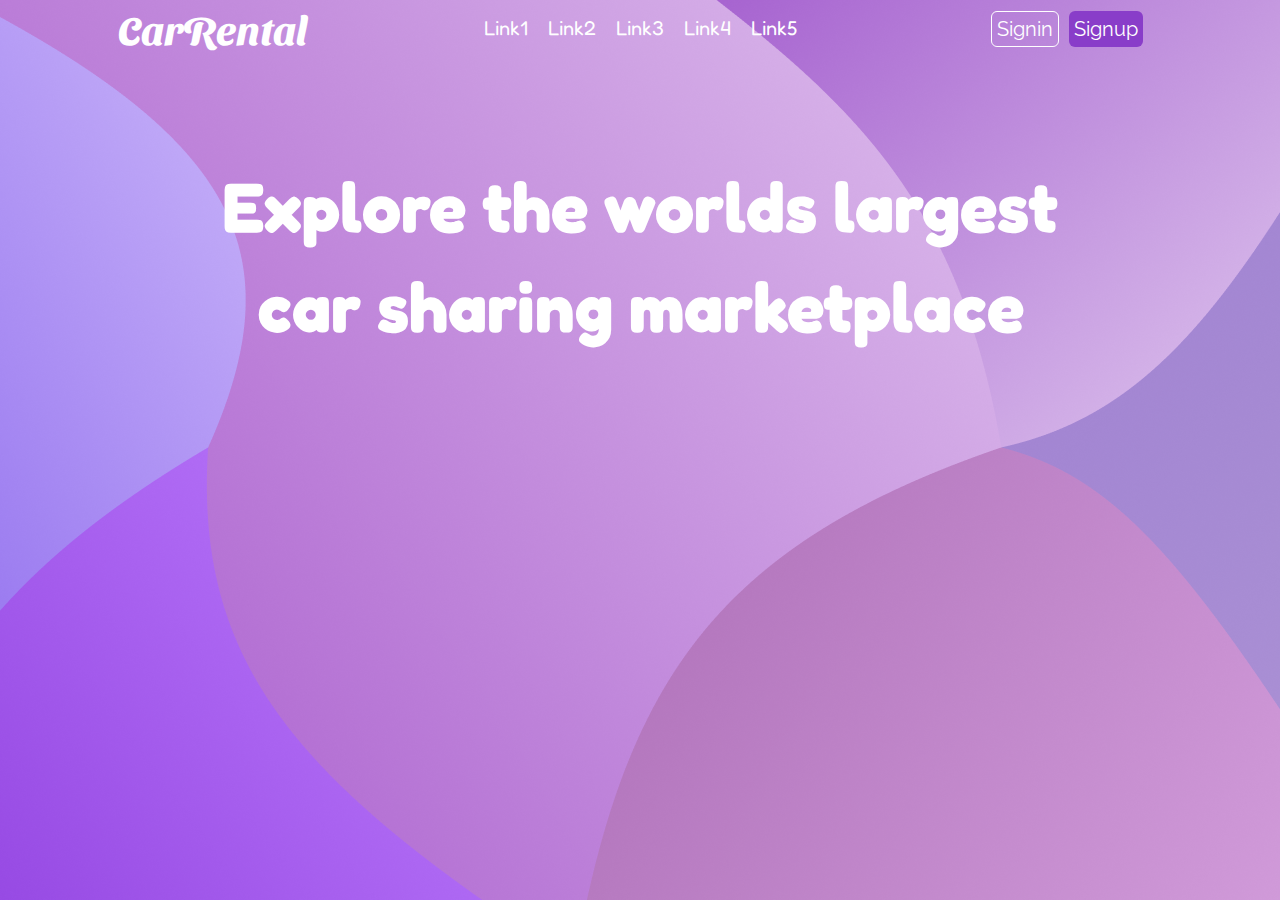
==== index.html @ f033e581 "first commit" ====
<!DOCTYPE html>
<html lang="en">
  <head>
    <meta charset="UTF-8" />
    <meta http-equiv="X-UA-Compatible" content="IE=edge" />
    <meta name="viewport" content="width=device-width, initial-scale=1.0" />
    <title>Car Rental</title>
    <link rel="stylesheet" href="style.css" />
  </head>
  <body>
    <div class="main">
      <div class="nav">
        <div class="logo"> <h2>CarRental</h2> </div>
        <div class="links">
          <ul>
            <li><a href=""> Link1  </a></li>
            <li><a href=""> Link2 </a></li>
            <li><a href=""> Link3 </a></li>
            <li><a href=""> Link4 </a></li>
            <li><a href=""> Link5 </a></li>
          </ul>
        </div>
        <div class="btns">
          <button id="signin"> Signin</button>
          <button id="signup"> Signup</button>
        </div>
      </div>

    <div class="heading">
           <h1>Explore the worlds largest car sharing marketplace</h1>  
    </div>

    </div>
    
  </body>
</html>
---- style.css ----
@import url('https://fonts.googleapis.com/css2?family=Sansita+Swashed:wght@300&display=swap');
@import url('https://fonts.googleapis.com/css2?family=Fredoka&display=swap');
@import url('https://fonts.googleapis.com/css2?family=Raleway:ital,wght@1,300&display=swap');

html {
    margin: 0;
    padding: 0;
}

body {
    margin: 0;
    padding: 0;
    font-family: 'Open Sans', sans-serif;
    font-size: 14px;
    line-height: 1.42857143;
    color: #333;

}

.main {
    margin: 0;
    padding: 0;
    width: 100%;
    height: 100vh;
    background: url(./bg.png) no-repeat center center fixed;
}

.nav {
    display: flex;
    flex-direction: row;
    justify-content: space-evenly;
    align-items: center;
    flex: 3;
}

.logo {
    flex: 1;
    height: 100%;
    width: auto;
    display: flex;
    justify-content: center;
}

.btns {
    flex: 1;
    height: 100%;
    width: auto;
    display: flex;
    justify-content: center;
}

.links {
    flex: 1;
}

.links ul {
    list-style: none;
    color: white;
    text-decoration: none;
    justify-content: center;
    list-style-type: none;
    align-items: center;
    flex-direction: row;
    display: flex;
    width: auto;
    margin: 0;
    padding: 0;

}

.links ul li {  
    text-decoration: none;
    margin: 0px 10px 0px 10px;
}
.links ul li a {
    text-decoration: none;
    color: white;
    font-size: 20px;
    font-family: 'Fredoka', sans-serif;
}

.logo h2 {
    font-family: 'Sansita Swashed', cursive;
    color: white;
    font-size: 40px;
    margin: 0;
}

.btns button {
    background: none;
    border: solid 1px;
    color: white;
    font-size: 20px;
    font-family: 'Raleway', sans-serif;    margin: 5px;
    padding: 5px;
    border-radius: 6px;
}

#signup {
    background: #893dc9;
    color: white;
    border: none;
}

.heading {
    display: flex;
    justify-content: center;
    align-items: center;
}

h1 {
    margin-top: 100px;
    color: white;
    width: 70%;
    font-size: 70px;
    text-align: center;
    font-family: 'Fredoka', sans-serif;
}
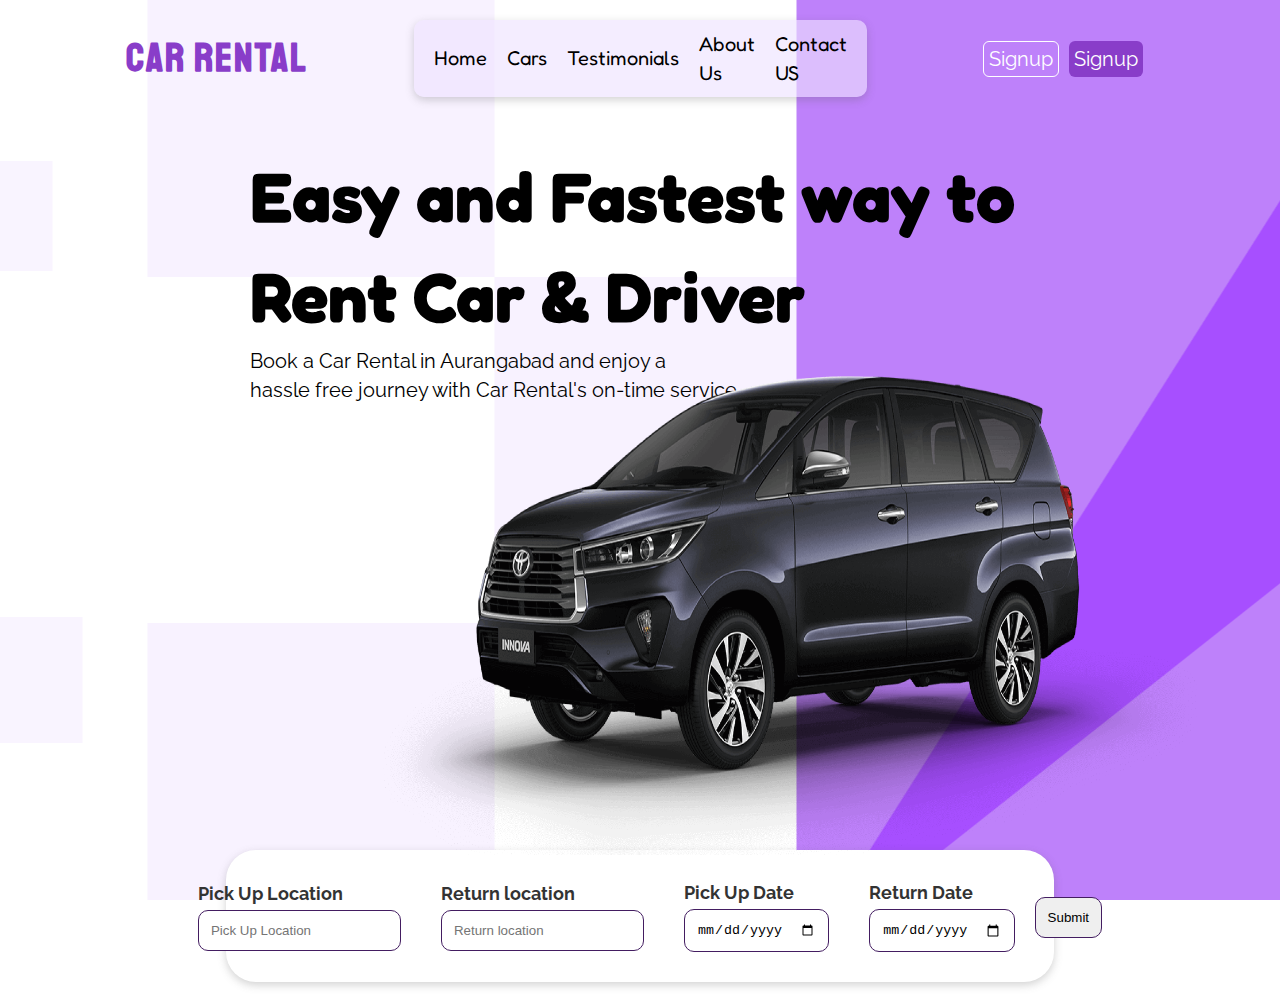
==== commit 44107734: "Home Modified" ====
--- a/index.html
+++ b/index.html
@@ -5,32 +5,73 @@
     <meta http-equiv="X-UA-Compatible" content="IE=edge" />
     <meta name="viewport" content="width=device-width, initial-scale=1.0" />
     <title>Car Rental</title>
-    <link rel="stylesheet" href="style.css" />
+    <link rel="shortcut icon" href="Favicon.png" type="image/x-icon" />
+    <!-- <link rel="icon" type="image/x-icon" href="/images/favicon.ico"> -->
+    <link rel="stylesheet" href="./CSS/style.css" />
+    <!-- <script src="https://cdn.tailwindcss.com"></script> -->
   </head>
   <body>
     <div class="main">
       <div class="nav">
-        <div class="logo"> <h2>CarRental</h2> </div>
+        <div class="logo"><h2>CAR RENTAL</h2></div>
         <div class="links">
           <ul>
-            <li><a href=""> Link1  </a></li>
-            <li><a href=""> Link2 </a></li>
-            <li><a href=""> Link3 </a></li>
-            <li><a href=""> Link4 </a></li>
-            <li><a href=""> Link5 </a></li>
+            <li><a href=""> Home </a></li>
+            <li><a href=""> Cars </a></li>
+            <li><a href=""> Testimonials </a></li>
+            <li><a href=""> About Us </a></li>
+            <li><a href=""> Contact US </a></li>
           </ul>
         </div>
         <div class="btns">
-          <button id="signin"> Signin</button>
-          <button id="signup"> Signup</button>
+          <a href="signup.php"> <button id="signin">Signup</button></a>
+          <button id="signup">Signup</button>
         </div>
       </div>
 
-    <div class="heading">
-           <h1>Explore the worlds largest car sharing marketplace</h1>  
+      <div class="outer">
+        <div class="description">
+          <div class="heading">
+            <h1>Easy and Fastest way to Rent Car & Driver</h1>
+            <p>
+              Book a Car Rental in Aurangabad and enjoy a <br />
+              hassle free journey with Car Rental's on-time service.
+            </p>
+          </div>
+        </div>
+        <div class="image">
+          <img
+            width="100%"
+            height="100%"
+            src="./assets/carImage.png"
+            alt=" loading"
+            srcset=""
+          />
+        </div>
+      </div>
     </div>
-
-    </div>
-    
+      <div class="search">
+   
+        <form action="" method="post" class="search_car_form">
+         <div id="pickup_loc">
+           <label for="">Pick Up Location</label>
+            <input type="text" name="pick_up_loc" placeholder="Pick Up Location " />
+         </div>
+         <div id="return_loc">
+           <label for=""> Return location</label>
+           <input type="text" name="return_loc" placeholder="Return location " />
+         </div>
+         <div id="pickup_date">
+           <label for="">Pick Up Date</label>
+           <input type="date" name="pick_up_date" placeholder=" Pick Up Date" />
+         </div>
+         <div id="return_date">
+           <label for="">Return Date</label>
+           <input type="date" name="return_date" placeholder="Return Date " />
+         </div>
+          <input type="submit" name="Search Car " id="search_car">
+        </form>
+      
+      </div>
   </body>
 </html>
--- a/CSS/style.css
+++ b/CSS/style.css
@@ -0,0 +1,244 @@
+@import url('https://fonts.googleapis.com/css2?family=Sansita+Swashed:wght@300&display=swap');
+@import url('https://fonts.googleapis.com/css2?family=Fredoka&display=swap');
+@import url('https://fonts.googleapis.com/css2?family=Raleway:ital,wght@1,300&display=swap');
+@import url('https://fonts.googleapis.com/css2?family=Staatliches&display=swap');
+
+* {
+    margin: 0;
+    padding: 0;
+}
+
+html {
+    margin: 0;
+    padding: 0;
+    overflow: scroll;
+    overflow-x: hidden;
+}
+
+::-webkit-scrollbar {
+    width: 0;
+    /* Remove scrollbar space */
+    background: transparent;
+    /* Optional: just make scrollbar invisible */
+}
+
+/* Optional: show position indicator in red */
+::-webkit-scrollbar-thumb {
+    background: #FF0000;
+}
+
+body {
+
+    margin: 0;
+    padding: 0;
+    font-family: 'Open Sans', sans-serif;
+    font-size: 14px;
+    line-height: 1.42857143;
+    color: #333;
+
+}
+
+.main {
+    margin: 0;
+    padding: 0;
+    width: 100%;
+    height: 100vh;
+    background-color: #431d61;
+    background: url(../assets/bg1.png) no-repeat center fixed;
+}
+
+.nav {
+    display: flex;
+    flex-direction: row;
+    justify-content: space-evenly;
+    align-items: center;
+    flex: 3;
+    padding: 20px;
+}
+
+.logo {
+    flex: 1;
+    height: 100%;
+    width: auto;
+    display: flex;
+    justify-content: center;
+}
+
+.btns {
+    flex: 1;
+    height: 100%;
+    width: auto;
+    display: flex;
+    justify-content: center;
+}
+
+.links {
+    flex: 1;
+    padding: 10px;
+    background-color: rgba(237, 226, 255, 0.63);
+    border-radius: 10px;
+    box-shadow: 0px 3px 8px #57575745;
+
+}
+
+li {
+    margin: 10px 0px 0px 10px;
+}
+
+.links ul {
+    list-style: none;
+    color: black;
+    text-decoration: none;
+    justify-content: center;
+    list-style-type: none;
+    align-items: center;
+    flex-direction: row;
+    display: flex;
+    width: auto;
+    margin: 0;
+    padding: 0;
+
+}
+
+.links ul li {
+    text-decoration: none;
+    margin: 0px 10px 0px 10px;
+}
+
+.links ul li a {
+    text-decoration: none;
+    color: black;
+    font-size: 20px;
+    font-family: 'Fredoka', sans-serif;
+    transition: all 0.2s;
+}
+
+.links ul li a:hover {
+    font-weight: bold;
+    border-bottom: 3px solid black;
+}
+
+.logo h2 {
+    /* font-family: 'Sansita Swashed', cursive; */
+    font-family: 'Staatliches', cursive;
+    color: #893dc9;
+    font-size: 40px;
+    letter-spacing: 2px;
+    margin: 0;
+}
+
+.btns button {
+    background: none;
+    border: solid 1px;
+    color: white;
+    font-size: 20px;
+    font-family: 'Raleway', sans-serif;
+    margin: 5px;
+    padding: 5px;
+    border-radius: 6px;
+}
+
+#signup {
+    background: #893dc9;
+    color: white;
+    border: none;
+}
+
+.heading {
+    display: flex;
+    justify-content: left;
+    align-items: flex-start;
+    flex-direction: column;
+    padding-left: 150px;
+
+
+    height: 50%;
+    width: 50%;
+    left: 100px;
+    position: absolute;
+}
+
+h1 {
+    margin-top: 80px;
+    color: black;
+    width: 900px;
+    font-size: 70px;
+    text-align: left;
+    font-family: 'Fredoka', sans-serif;
+}
+
+p {
+    font-size: 20px;
+    font-family: 'Raleway', sans-serif;
+    color: black;
+    text-align: left;
+}
+
+.div1 {
+    display: flex;
+    justify-content: center;
+    align-items: center;
+    flex-direction: column;
+    padding-top: 50px;
+    padding-bottom: 50px;
+    width: 80%;
+}
+
+.outer {
+    flex-direction: column;
+    height: 70%;
+    width: 80%;
+}
+
+.image {
+    height: 56%;
+    width: 65%;
+    position: absolute;
+    bottom: 45px;
+    right: 65px;
+}
+.description {
+margin-top: -50px;
+}
+
+.search {
+    display: flex;
+    justify-content: center;
+    align-items: center;
+    flex-direction: column;
+margin-top: -70px;
+}
+
+
+.search_car_form {
+    display: flex;
+    justify-content: center;
+    align-items: center;
+    flex: row;
+    width: 60%;
+    padding: 10px 30px 10px 30px;
+    margin: 20px;
+    background-color: rgb(255, 255, 255);
+    box-shadow: 0px 3px 8px #57575745;
+    border-radius: 30px;
+
+}
+
+
+#pickup_loc, #pickup_date, #return_loc, #return_date {
+    border-radius: 5px;
+    font-size: 18px;
+    font-family: 'Raleway', sans-serif;
+    display: flex;
+    font-weight: bolder;
+    flex-direction: column;
+    margin: 10px;
+    padding: 10px;
+}
+
+input{
+    padding: 12px;
+    margin-top: 3px;
+    border: solid .5px #431d61;
+   border-radius:  10px;
+}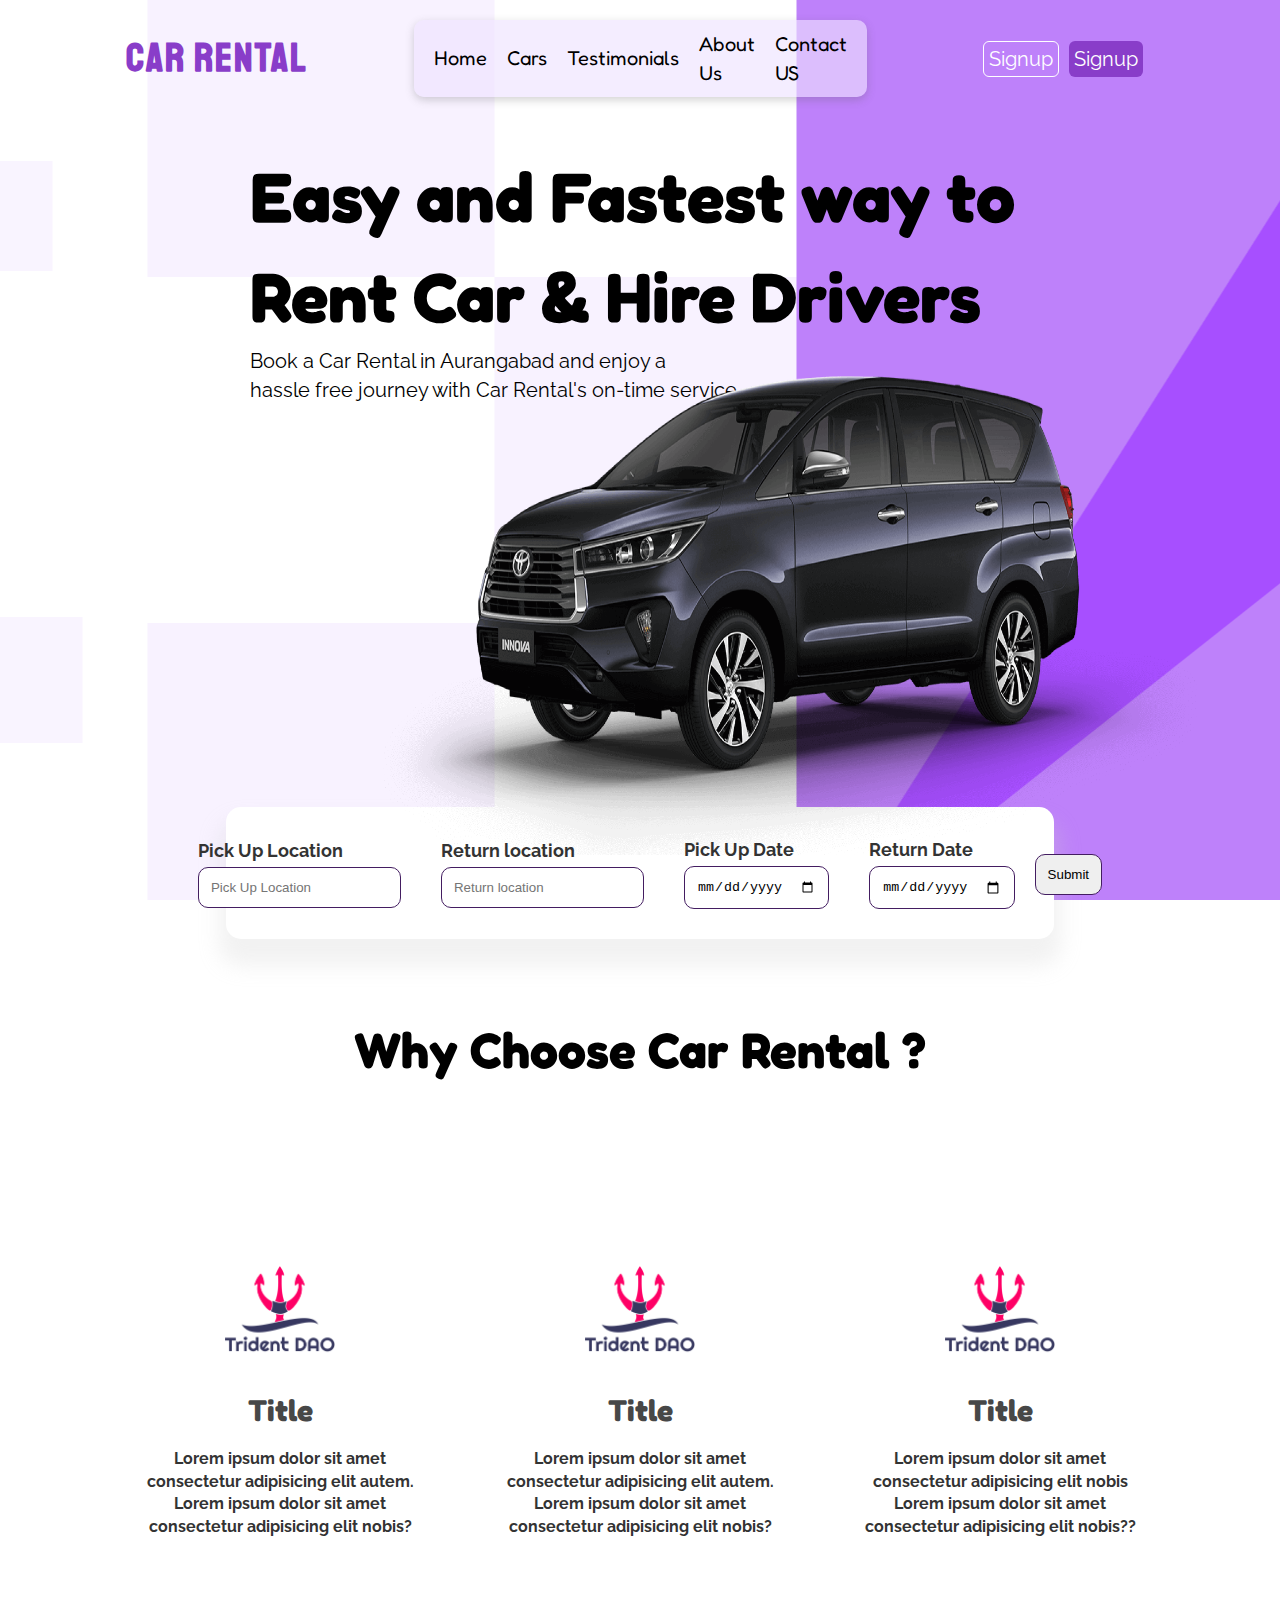
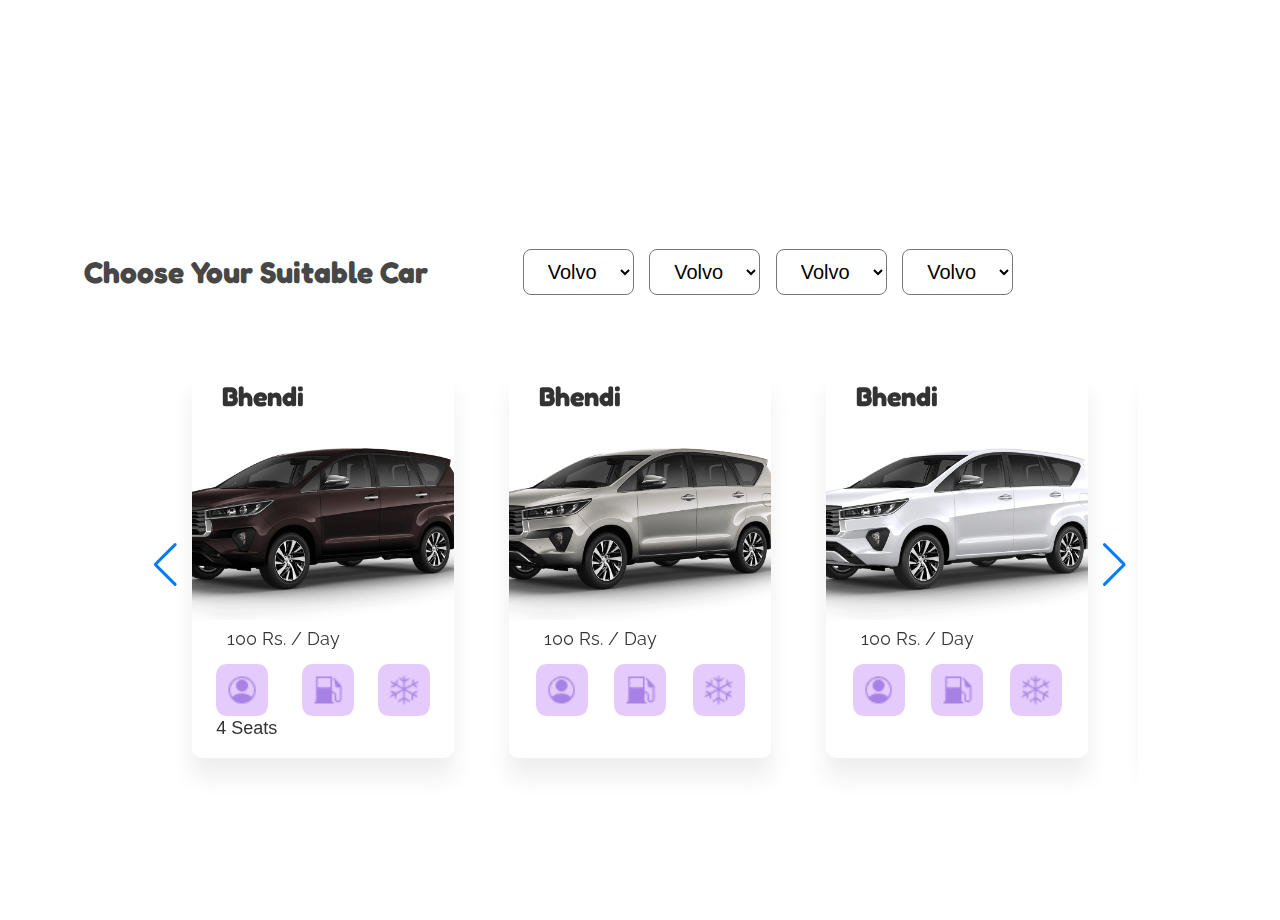
==== commit 5874ca9b: "More Feature Added" ====
--- a/index.html
+++ b/index.html
@@ -8,6 +8,11 @@
     <link rel="shortcut icon" href="Favicon.png" type="image/x-icon" />
     <!-- <link rel="icon" type="image/x-icon" href="/images/favicon.ico"> -->
     <link rel="stylesheet" href="./CSS/style.css" />
+
+    <link
+      rel="stylesheet"
+      href="https://unpkg.com/swiper@8/swiper-bundle.min.css"
+    />
     <!-- <script src="https://cdn.tailwindcss.com"></script> -->
   </head>
   <body>
@@ -32,7 +37,7 @@
       <div class="outer">
         <div class="description">
           <div class="heading">
-            <h1>Easy and Fastest way to Rent Car & Driver</h1>
+            <h1>Easy and Fastest way to Rent Car & Hire Drivers</h1>
             <p>
               Book a Car Rental in Aurangabad and enjoy a <br />
               hassle free journey with Car Rental's on-time service.
@@ -49,29 +54,436 @@
           />
         </div>
       </div>
+
+      <div class="search">
+        <form action="" method="post" class="search_car_form">
+          <div id="pickup_loc">
+            <label for="">Pick Up Location</label>
+            <input
+              type="text"
+              name="pick_up_loc"
+              placeholder="Pick Up Location "
+            />
+          </div>
+          <div id="return_loc">
+            <label for=""> Return location</label>
+            <input
+              type="text"
+              name="return_loc"
+              placeholder="Return location "
+            />
+          </div>
+          <div id="pickup_date">
+            <label for="">Pick Up Date</label>
+            <input
+              type="date"
+              name="pick_up_date"
+              placeholder=" Pick Up Date"
+            />
+          </div>
+          <div id="return_date">
+            <label for="">Return Date</label>
+            <input type="date" name="return_date" placeholder="Return Date " />
+          </div>
+          <input type="submit" name="Search Car " id="search_car" />
+        </form>
+      </div>
     </div>
-      <div class="search">
-   
-        <form action="" method="post" class="search_car_form">
-         <div id="pickup_loc">
-           <label for="">Pick Up Location</label>
-            <input type="text" name="pick_up_loc" placeholder="Pick Up Location " />
-         </div>
-         <div id="return_loc">
-           <label for=""> Return location</label>
-           <input type="text" name="return_loc" placeholder="Return location " />
-         </div>
-         <div id="pickup_date">
-           <label for="">Pick Up Date</label>
-           <input type="date" name="pick_up_date" placeholder=" Pick Up Date" />
-         </div>
-         <div id="return_date">
-           <label for="">Return Date</label>
-           <input type="date" name="return_date" placeholder="Return Date " />
-         </div>
-          <input type="submit" name="Search Car " id="search_car">
-        </form>
-      
-      </div>
+
+    <div class="main2">
+      <div class="heading1">
+        <h1>Why Choose Car Rental ?</h1>
+      </div>
+      <div class="cards">
+        <div class="card">
+          <div class="icon">
+            <img
+              height="90px"
+              width="110px"
+              src="./assets/Trident LOGO.png"
+              alt="Loading..."
+              srcset=""
+            />
+          </div>
+          <div class="title">
+            <h2>Title</h2>
+          </div>
+          <div class="sub_title">
+            Lorem ipsum dolor sit amet consectetur adipisicing elit autem. Lorem
+            ipsum dolor sit amet consectetur adipisicing elit nobis?
+          </div>
+        </div>
+        <div class="card">
+          <div class="icon">
+            <img
+              height="90px"
+              width="110px"
+              src="./assets/Trident LOGO.png"
+              alt="Loading..."
+              srcset=""
+            />
+          </div>
+          <div class="title">
+            <h2>Title</h2>
+          </div>
+          <div class="sub_title">
+            Lorem ipsum dolor sit amet consectetur adipisicing elit autem. Lorem
+            ipsum dolor sit amet consectetur adipisicing elit nobis?
+          </div>
+        </div>
+        <div class="card">
+          <div class="icon">
+            <img
+              height="90px"
+              width="110px"
+              src="./assets/Trident LOGO.png"
+              alt="Loading..."
+              srcset=""
+            />
+          </div>
+          <div class="title">
+            <h2>Title</h2>
+          </div>
+          <div class="sub_title">
+            Lorem ipsum dolor sit amet consectetur adipisicing elit nobis Lorem
+            ipsum dolor sit amet consectetur adipisicing elit nobis??
+          </div>
+        </div>
+      </div>
+    </div>
+    <div class="main3">
+      <div class="book_car_bar">
+        <div class="title"><h2>Choose Your Suitable Car</h2></div>
+        <div class="dropdown_options">
+          <select name="cars" id="cars">
+            <option value="volvo">Volvo</option>
+            <option value="saab">Saab</option>
+            <option value="opel">Opel</option>
+            <option value="audi">Audi</option>
+          </select>
+
+          <select name="cars" id="cars">
+            <option value="volvo">Volvo</option>
+            <option value="saab">Saab</option>
+            <option value="opel">Opel</option>
+            <option value="audi">Audi</option>
+          </select>
+
+          <select name="cars" id="cars">
+            <option value="volvo">Volvo</option>
+            <option value="saab">Saab</option>
+            <option value="opel">Opel</option>
+            <option value="audi">Audi</option>
+          </select>
+
+          <select name="cars" id="cars">
+            <option value="volvo">Volvo</option>
+            <option value="saab">Saab</option>
+            <option value="opel">Opel</option>
+            <option value="audi">Audi</option>
+          </select>
+        </div>
+      </div>
+
+      <div class="cars">
+        <style>
+          .swiper {
+            width: 70%;
+            height: 80%;
+            padding: 50px;
+          }
+
+          .swiper-slide {
+            text-align: center;
+            font-size: 18px;
+            background: #fff;
+            box-shadow:0px 20px 20px #6e6e6e1c;
+            border-radius: 10px;
+            /* Center slide text vertically */
+            display: -webkit-box;
+            display: -ms-flexbox;
+            display: -webkit-flex;
+            display: flex;
+            -webkit-box-pack: center;
+            -ms-flex-pack: center;
+            -webkit-justify-content: center;
+            justify-content: center;
+            -webkit-box-align: center;
+            -ms-flex-align: center;
+            -webkit-align-items: center;
+            align-items: center;
+
+            display: flex;
+            flex-direction: column;
+          }
+
+          .swiper-slide img {
+            display: block;
+            width: 100%;
+            height: 85%;
+            object-fit: cover;
+            padding: 5px;
+          }
+
+          .swiper {
+            margin-left: auto;
+            margin-right: auto;
+          }
+        </style>
+
+        <div class="swiper mySwiper">
+          <div class="swiper-wrapper">
+
+            <div class="swiper-slide">
+              <div class="car_name"><h2>Bhendi</h2></div>
+              <div class="car_photo">
+                <img src="./assets/car-img1.png" alt="Loading..." srcset="" />
+              </div>
+              <div class="car_price">100 Rs. / Day</div>
+              <div class="car_specs">
+                <div class="specs1">
+                  <div id="icon">
+                    <img src="./assets/seat.png" alt="" srcset="" />
+                  </div>
+                  <div id="prop"> 4 Seats </div>
+                </div>
+                <div class="specs1">
+                  <div id="icon"><img src="./assets/oil.png" alt="" /></div>
+                  <div id="prop"></div>
+                </div>
+                <div class="specs1">
+                  <div id="icon">
+                    <img src="./assets/ac.png" alt="" srcset="" />
+                  </div>
+                  <div id="prop"></div>
+                </div>
+              </div>
+            </div>
+            <div class="swiper-slide">
+              <div class="car_name"><h2>Bhendi</h2></div>
+              <div class="car_photo">
+                <img src="./assets/car-img2.png" alt="Loading..." srcset="" />
+              </div>
+              <div class="car_price">100 Rs. / Day</div>
+              <div class="car_specs">
+                <div class="specs1">
+                  <div id="icon">
+                    <img src="./assets/seat.png" alt="" srcset="" />
+                  </div>
+                  <div id="prop"></div>
+                </div>
+                <div class="specs1">
+                  <div id="icon"><img src="./assets/oil.png" alt="" /></div>
+                  <div id="prop"></div>
+                </div>
+                <div class="specs1">
+                  <div id="icon">
+                    <img src="./assets/ac.png" alt="" srcset="" />
+                  </div>
+                  <div id="prop"></div>
+                </div>
+              </div>
+            </div>
+            <div class="swiper-slide">
+              <div class="car_name"><h2>Bhendi</h2></div>
+              <div class="car_photo">
+                <img src="./assets/car-img3.png" alt="Loading..." srcset="" />
+              </div>
+              <div class="car_price">100 Rs. / Day</div>
+              <div class="car_specs">
+                <div class="specs1">
+                  <div id="icon">
+                    <img src="./assets/seat.png" alt="" srcset="" />
+                  </div>
+                  <div id="prop"></div>
+                </div>
+                <div class="specs1">
+                  <div id="icon"><img src="./assets/oil.png" alt="" /></div>
+                  <div id="prop"></div>
+                </div>
+                <div class="specs1">
+                  <div id="icon">
+                    <img src="./assets/ac.png" alt="" srcset="" />
+                  </div>
+                  <div id="prop"></div>
+                </div>
+              </div>
+            </div>
+            <div class="swiper-slide">
+              <div class="car_name"><h2>Bhendi</h2></div>
+              <div class="car_photo">
+                <img src="./assets/car-img4.png" alt="Loading..." srcset="" />
+              </div>
+              <div class="car_price">100 Rs. / Day</div>
+              <div class="car_specs">
+                <div class="specs1">
+                  <div id="icon">
+                    <img src="./assets/seat.png" alt="" srcset="" />
+                  </div>
+                  <div id="prop"></div>
+                </div>
+                <div class="specs1">
+                  <div id="icon"><img src="./assets/oil.png" alt="" /></div>
+                  <div id="prop"></div>
+                </div>
+                <div class="specs1">
+                  <div id="icon">
+                    <img src="./assets/ac.png" alt="" srcset="" />
+                  </div>
+                  <div id="prop"></div>
+                </div>
+              </div>
+            </div>
+            <div class="swiper-slide">
+              <div class="car_name"><h2>Bhendi</h2></div>
+              <div class="car_photo">
+                <img src="./assets/car-img5.png" alt="Loading..." srcset="" />
+              </div>
+              <div class="car_price">100 Rs. / Day</div>
+              <div class="car_specs">
+                <div class="specs1">
+                  <div id="icon">
+                    <img src="./assets/seat.png" alt="" srcset="" />
+                  </div>
+                  <div id="prop"></div>
+                </div>
+                <div class="specs1">
+                  <div id="icon"><img src="./assets/oil.png" alt="" /></div>
+                  <div id="prop"></div>
+                </div>
+                <div class="specs1">
+                  <div id="icon">
+                    <img src="./assets/ac.png" alt="" srcset="" />
+                  </div>
+                  <div id="prop"></div>
+                </div>
+              </div>
+            </div>
+            <div class="swiper-slide">
+              <div class="car_name"><h2>Bhendi</h2></div>
+              <div class="car_photo">
+                <img src="./assets/car-img6.png" alt="Loading..." srcset="" />
+              </div>
+              <div class="car_price">100 Rs. / Day</div>
+              <div class="car_specs">
+                <div class="specs1">
+                  <div id="icon">
+                    <img src="./assets/seat.png" alt="" srcset="" />
+                  </div>
+                  <div id="prop"></div>
+                </div>
+                <div class="specs1">
+                  <div id="icon"><img src="./assets/oil.png" alt="" /></div>
+                  <div id="prop"></div>
+                </div>
+                <div class="specs1">
+                  <div id="icon">
+                    <img src="./assets/ac.png" alt="" srcset="" />
+                  </div>
+                  <div id="prop"></div>
+                </div>
+              </div>
+            </div>
+            <div class="swiper-slide">
+              <div class="car_name"><h2>Bhendi</h2></div>
+              <div class="car_photo">
+                <img src="./assets/car-img1.png" alt="Loading..." srcset="" />
+              </div>
+              <div class="car_price">100 Rs. / Day</div>
+              <div class="car_specs">
+                <div class="specs1">
+                  <div id="icon">
+                    <img src="./assets/seat.png" alt="" srcset="" />
+                  </div>
+                  <div id="prop"></div>
+                </div>
+                <div class="specs1">
+                  <div id="icon"><img src="./assets/oil.png" alt="" /></div>
+                  <div id="prop"></div>
+                </div>
+                <div class="specs1">
+                  <div id="icon">
+                    <img src="./assets/ac.png" alt="" srcset="" />
+                  </div>
+                  <div id="prop"></div>
+                </div>
+              </div>
+            </div>
+            <div class="swiper-slide">
+              <div class="car_name"><h2>Bhendi</h2></div>
+              <div class="car_photo">
+                <img src="./assets/car-img2.png" alt="Loading..." srcset="" />
+              </div>
+              <div class="car_price">100 Rs. / Day</div>
+              <div class="car_specs">
+                <div class="specs1">
+                  <div id="icon">
+                    <img src="./assets/seat.png" alt="" srcset="" />
+                  </div>
+                  <div id="prop"></div>
+                </div>
+                <div class="specs1">
+                  <div id="icon"><img src="./assets/oil.png" alt="" /></div>
+                  <div id="prop"></div>
+                </div>
+                <div class="specs1">
+                  <div id="icon">
+                    <img src="./assets/ac.png" alt="" srcset="" />
+                  </div>
+                  <div id="prop"></div>
+                </div>
+              </div>
+            </div>
+            <div class="swiper-slide">
+              <div class="car_name"><h2>Bhendi</h2></div>
+              <div class="car_photo">
+                <img src="./assets/car-img3.png" alt="Loading..." srcset="" />
+              </div>
+              <div class="car_price">100 Rs. / Day</div>
+              <div class="car_specs">
+                <div class="specs1">
+                  <div id="icon">
+                    <img src="./assets/seat.png" alt="" srcset="" />
+                  </div>
+                  <div id="prop"></div>
+                </div>
+                <div class="specs1">
+                  <div id="icon"><img src="./assets/oil.png" alt="" /></div>
+                  <div id="prop"></div>
+                </div>
+                <div class="specs1">
+                  <div id="icon">
+                    <img src="./assets/ac.png" alt="" srcset="" />
+                  </div>
+                  <div id="prop"></div>
+                </div>
+              </div>
+            </div>
+          </div>
+          <div class="swiper-button-next"></div>
+          <div class="swiper-button-prev"></div>
+          <!-- <div class="swiper-pagination"></div> -->
+        </div>
+      </div>
+    </div>
+
+    <script src="https://unpkg.com/swiper/swiper-bundle.min.js"></script>
+
+    <!-- Initialize Swiper -->
+    <script>
+      var swiper = new Swiper(".mySwiper", {
+        slidesPerView: 3,
+        spaceBetween: 55,
+        loop: true,
+        pagination: {
+          el: ".swiper-pagination",
+          clickable: true,
+        },
+        navigation: {
+          nextEl: ".swiper-button-next",
+          prevEl: ".swiper-button-prev",
+        },
+      });
+    </script>
   </body>
 </html>
--- a/CSS/style.css
+++ b/CSS/style.css
@@ -150,15 +150,13 @@
     align-items: flex-start;
     flex-direction: column;
     padding-left: 150px;
-
-
     height: 50%;
     width: 50%;
     left: 100px;
     position: absolute;
 }
 
-h1 {
+.heading h1 {
     margin-top: 80px;
     color: black;
     width: 900px;
@@ -197,8 +195,9 @@
     bottom: 45px;
     right: 65px;
 }
+
 .description {
-margin-top: -50px;
+    margin-top: -50px;
 }
 
 .search {
@@ -206,7 +205,7 @@
     justify-content: center;
     align-items: center;
     flex-direction: column;
-margin-top: -70px;
+    margin-top: 90px;
 }
 
 
@@ -219,8 +218,8 @@
     padding: 10px 30px 10px 30px;
     margin: 20px;
     background-color: rgb(255, 255, 255);
-    box-shadow: 0px 3px 8px #57575745;
-    border-radius: 30px;
+    box-shadow: 0px 20px 20px 7px #cfcfcf45;
+    border-radius: 15px;
 
 }
 
@@ -236,9 +235,223 @@
     padding: 10px;
 }
 
-input{
+input {
     padding: 12px;
     margin-top: 3px;
     border: solid .5px #431d61;
-   border-radius:  10px;
+    border-radius: 10px;
+}
+
+.main2 {
+    margin: 0;
+    padding: 0;
+    width: 100%;
+    height: 90vh;
+    /* background-color: #ecd4ffc5; */
+    /* background: url(../assets/bg1.png) no-repeat center fixed; */
+}
+
+.heading1 {
+    display: flex;
+    justify-content: center;
+    align-items: center;
+    flex-direction: column;
+    height: 300px;
+    width: 100%;
+    /* position: absolute; */
+}
+
+.heading1 h1 {
+    color: black;
+    font-size: 50px;
+    text-align: center;
+    font-family: 'Fredoka', sans-serif;
+}
+
+.cards {
+    display: flex;
+    justify-content: center;
+    align-items: center;
+    flex-direction: row;
+    height: 50%;
+    width: 100%;
+}
+
+.card {
+    height: 340px;
+    width: 320px;
+    margin: 20px;
+    /* background-color: #57575745; */
+    border-radius: 10px;
+}
+
+.icon {
+    height: 40%;
+    width: 100%;
+    border-radius: 10px 10px 0px 0px;
+    padding: 10px 0px 10px 0px;
+    display: flex;
+    justify-content: center;
+    align-items: center;
+}
+
+.title {
+    font-family: 'Fredoka', sans-serif;
+    font-size: 20px;
+    color: rgb(71, 71, 71);
+    text-align: center;
+    width: 100%;
+    height: 13%;
+}
+
+.title h2 {
+    font-weight: 10px;
+}
+
+.sub_title {
+    font-weight: bold;
+    padding: 15px 10px 5px 10px;
+    text-align: center;
+    font-family: 'Raleway', sans-serif;
+    font-size: 16px;
+}
+
+.card:hover {
+    box-shadow: 0px 20px 20px #0000001f;
+    transition: all .2s;
+}
+
+.main2 {
+    margin: 0;
+    padding: 0;
+    width: 100%;
+    height: 90vh;
+    /* background-color: #ecd4ffc5; */
+    /* background: url(../assets/bg1.png) no-repeat center fixed; */
+}
+
+.main3 {
+    /* margin-top: -100px; */
+    padding: 0;
+    width: 100%;
+    height: 90vh;
+    /* background-color: #ecd4ffc5; */
+    display: flex;
+    justify-content: center;
+    flex-direction: column;
+    /* align-items: center; */
+    /* background: url(../assets/bg1.png) no-repeat center fixed; */
+}
+
+
+.main3 .book_car_bar {
+    /* margin: 100px 0px 0px 0px; */
+    width: 80%;
+    height: 100px;
+    /* background-color: #765096c5; */
+    display: flex;
+}
+
+.main3 .book_car_bar .title, .main3 .book_car_bar .dropdown_options {
+    height: 100%;
+    /* width: 50%; */
+    margin: 0px 3px 0px 3px;
+    /* background-color: rgb(143, 95, 95); */
+}
+
+.main3 .book_car_bar .title {
+    width: 50%;
+    display: flex;
+    justify-content: center;
+    align-items: center;
+}
+
+main3 .book_car_bar .title h2 {
+    font-size: 25px;
+    font-family: 'Fredoka', sans-serif;
+    color: rgb(71, 71, 71);
+    text-align: center;
+}
+
+.main3 .book_car_bar .dropdown_options {
+    width: 50%;
+    display: flex;
+    justify-content: space-around;
+    align-items: center;
+}
+
+.dropdown_options select {
+    padding: 10px 20px 10px 20px;
+    font-size: 20px;
+    background-color: white;
+    border-radius: 8px;
+}
+
+.cars {
+    display: flex;
+    justify-content: center;
+    align-items: center;
+    flex-direction: column;
+    height: 60%;
+    width: 100%;
+}
+
+.car_name {
+
+    /* background: #ca98ebc2; */
+    height: 12%;
+    width: 100%;
+    border-radius: 10px 10px 0px 0px;
+    text-align: left;
+}
+
+.car_name h2{
+    font-family: 'Fredoka', sans-serif;
+    padding-left: 30px;
+}
+
+.car_photo {
+    /* background: #4235351f; */
+    height: 55%;
+    width: 100%;
+    display: flex;
+    justify-content: center;
+    align-items: center;
+}
+
+.car_price {
+    text-align: left;
+    padding-left: 30px;
+    margin-top: -10px;
+    height: 10%;
+    /* background: #6b36361f; */
+    width: 85%;
+    font-family: 'Raleway', sans-serif;
+
+}
+
+.car_specs {
+    height: 23%;
+    width: 100%;
+    /* background: #9e25251f; */
+    border-radius: 0px 0px 10px 10px;
+    display: flex;
+    flex-direction: row;
+    justify-content: space-evenly;
+}
+#prop{
+    justify-content: center;
+    align-items: center;
+    display: flex;
+}
+
+#icon {
+    height: 42px;
+    width: 42px;
+    background-color: rgba(203, 154, 250, 0.514);
+    border-radius: 20%;
+    justify-content: center;
+    align-items: center;
+    display: flex;
+    padding: 5px;
 }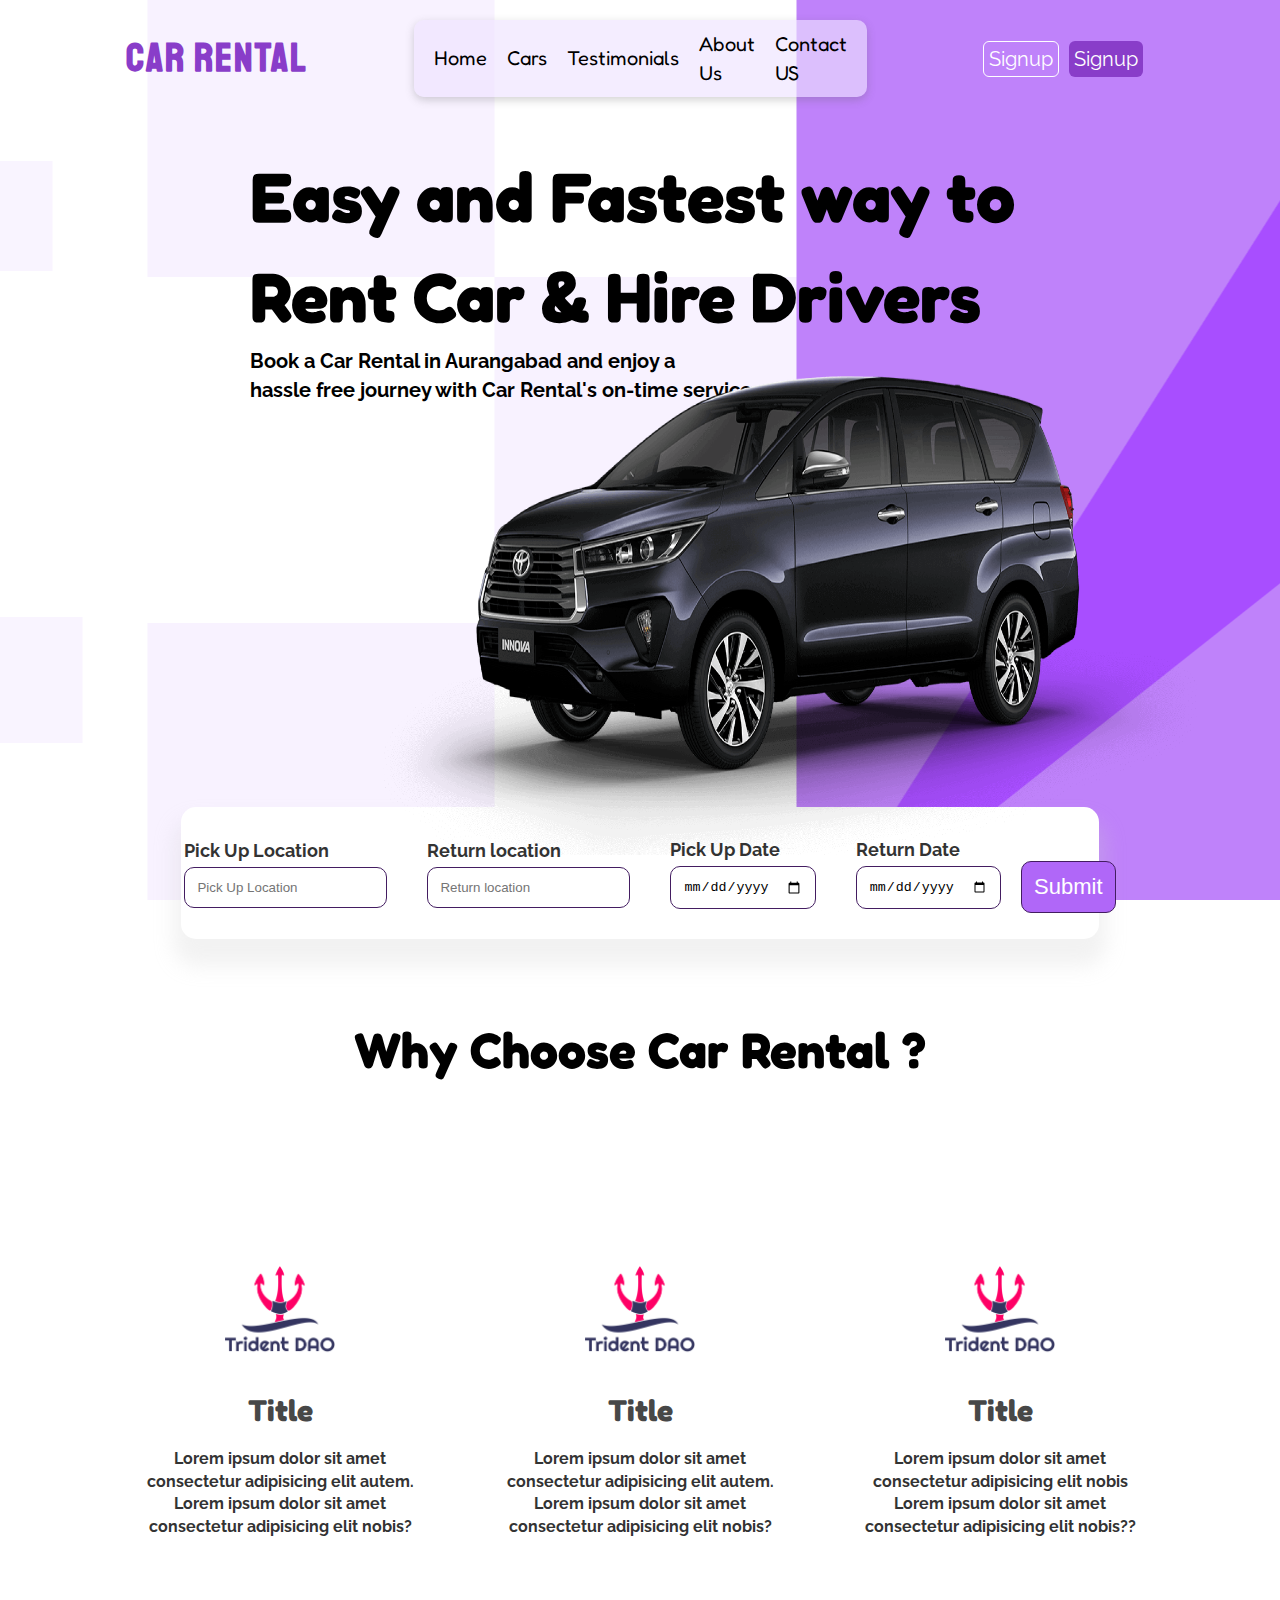
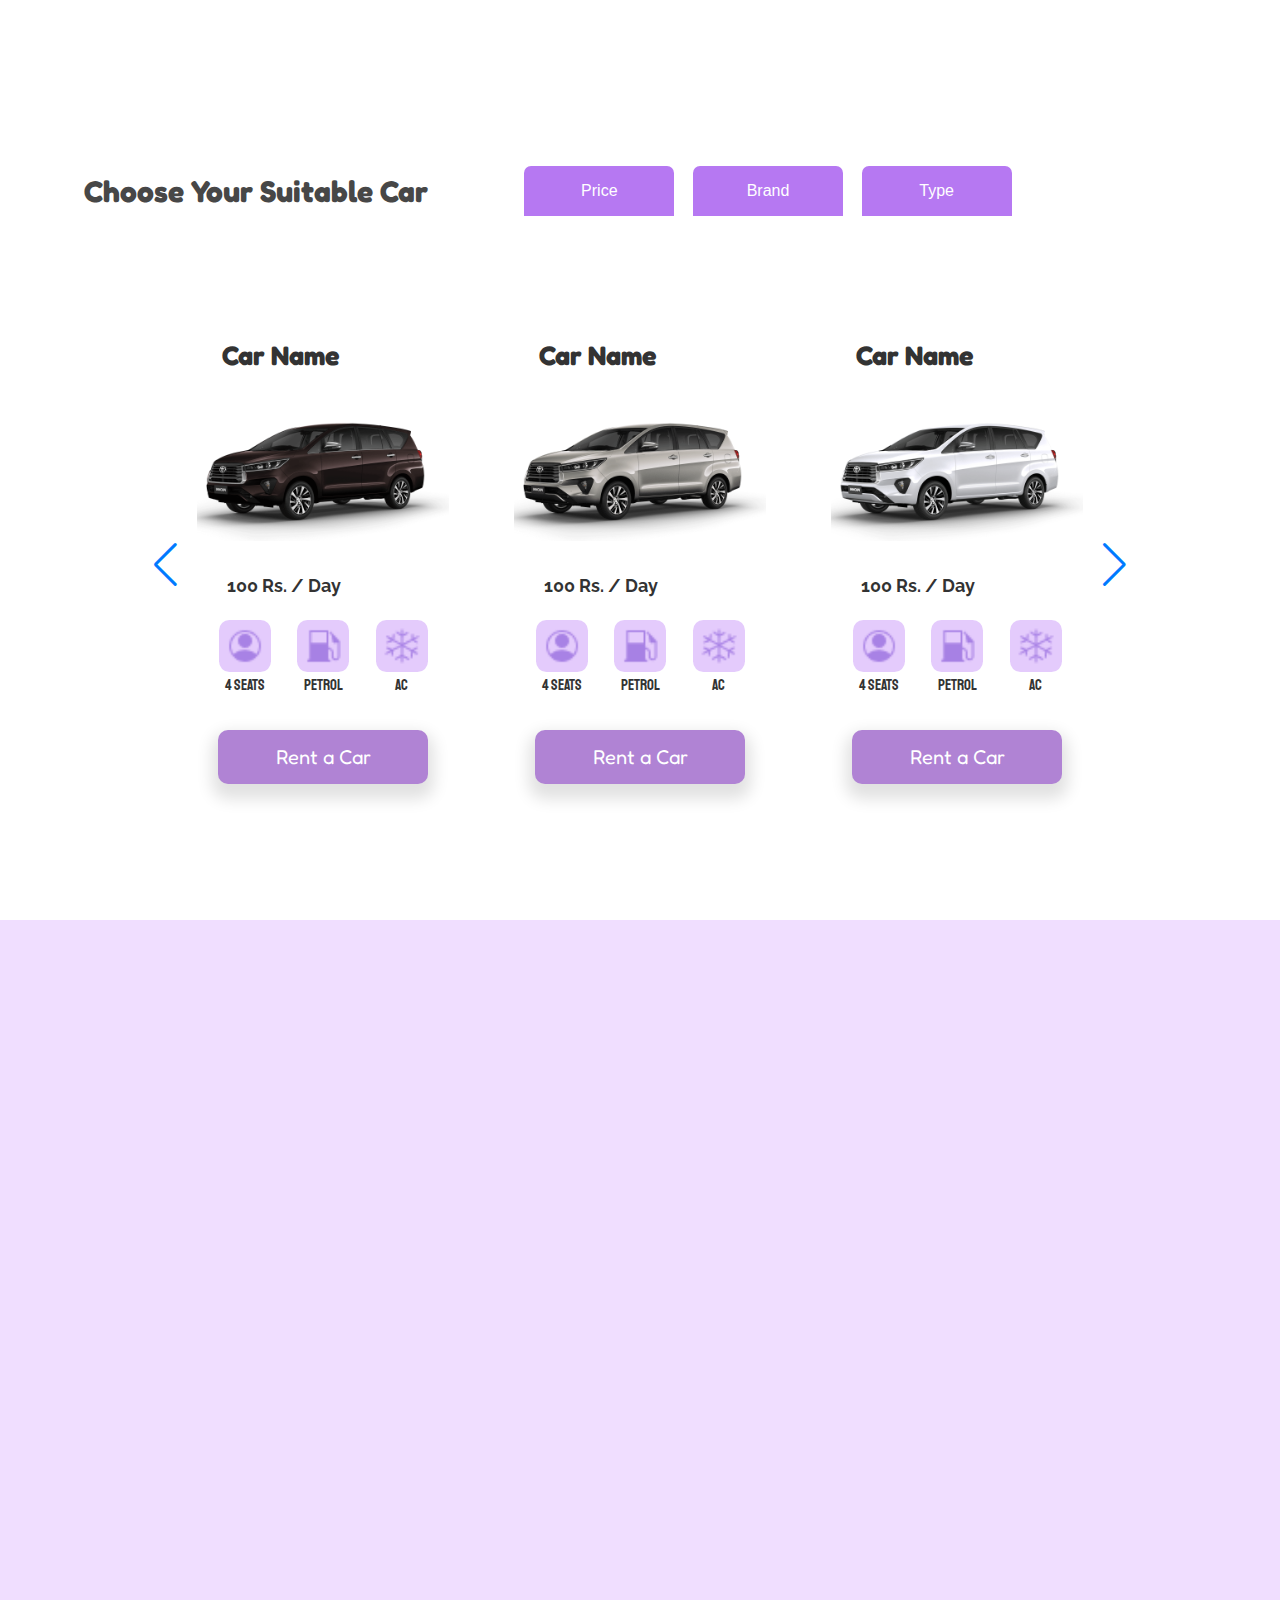
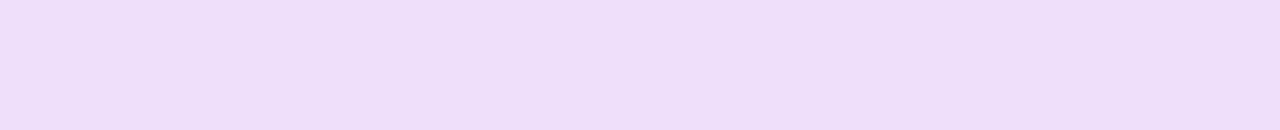
==== commit c1150839: "testimonial adding" ====
--- a/index.html
+++ b/index.html
@@ -8,7 +8,7 @@
     <link rel="shortcut icon" href="Favicon.png" type="image/x-icon" />
     <!-- <link rel="icon" type="image/x-icon" href="/images/favicon.ico"> -->
     <link rel="stylesheet" href="./CSS/style.css" />
-
+    <script src="https://ajax.googleapis.com/ajax/libs/jquery/3.5.1/jquery.min.js"></script>
     <link
       rel="stylesheet"
       href="https://unpkg.com/swiper@8/swiper-bundle.min.css"
@@ -85,7 +85,18 @@
             <label for="">Return Date</label>
             <input type="date" name="return_date" placeholder="Return Date " />
           </div>
-          <input type="submit" name="Search Car " id="search_car" />
+          <input
+            style="
+              margin-top: 28px;
+              width: 100%;
+              background: #b067f8;
+              color: white;
+              font-size: 22px;
+            "
+            type="submit"
+            name="Search Car "
+            id="search_car"
+          />
         </form>
       </div>
     </div>
@@ -155,33 +166,93 @@
       <div class="book_car_bar">
         <div class="title"><h2>Choose Your Suitable Car</h2></div>
         <div class="dropdown_options">
-          <select name="cars" id="cars">
-            <option value="volvo">Volvo</option>
-            <option value="saab">Saab</option>
-            <option value="opel">Opel</option>
-            <option value="audi">Audi</option>
-          </select>
-
-          <select name="cars" id="cars">
-            <option value="volvo">Volvo</option>
-            <option value="saab">Saab</option>
-            <option value="opel">Opel</option>
-            <option value="audi">Audi</option>
-          </select>
-
-          <select name="cars" id="cars">
-            <option value="volvo">Volvo</option>
-            <option value="saab">Saab</option>
-            <option value="opel">Opel</option>
-            <option value="audi">Audi</option>
-          </select>
-
-          <select name="cars" id="cars">
-            <option value="volvo">Volvo</option>
-            <option value="saab">Saab</option>
-            <option value="opel">Opel</option>
-            <option value="audi">Audi</option>
-          </select>
+          <style>
+            .dropbtn {
+              background-color: #b678f2;
+              color: white;
+              padding: 16px;
+              font-size: 16px;
+              border: none;
+              cursor: pointer;
+              border-radius: 7px 7px 0px 0px ;
+              width: 150px;
+            }
+
+            /* The container <div> - needed to position the dropdown content */
+            .dropdown {
+              position: relative;
+              display: inline-block;
+            }
+
+            /* Dropdown Content (Hidden by Default) */
+            .dropdown-content {
+              display: none;
+              position: absolute;
+              background-color: #f9f9f9;
+              min-width: 160px;
+              box-shadow: 0px 8px 16px 0px rgba(0, 0, 0, 0.2);
+              z-index: 2;
+              border-radius: 0px 0px 7px 7px;
+            }
+
+            /* Links inside the dropdown */
+            .dropdown-content a {
+              color: black;
+              padding: 12px 16px;
+              text-decoration: none;
+              display: block;
+            }
+
+            /* Change color of dropdown links on hover */
+            .dropdown-content a:hover {
+              background-color: #f1f1f1;
+            }
+
+            /* Show the dropdown menu on hover */
+            .dropdown:hover .dropdown-content {
+              display: block;
+              border-radius: 0px 0px 7px 7px;
+              transition: display 0.5s;
+            }
+
+            /* Change the background color of the dropdown button when the dropdown content is shown */
+            .dropdown:hover .dropbtn {
+              background-color: #b678f2;
+            }
+          </style>
+
+          <!-- <script>
+         $("document").ready(function () {
+           $(".dropdown").hover(function(){
+            $(".dropdown").css({"display":"block","transition":"all .5s"})
+           });
+         });
+
+          </script> -->
+          <div class="dropdown">
+            <button class="dropbtn">Price</button>
+            <div class="dropdown-content">
+              <a href="#">Link 1</a>
+              <a href="#">Link 2</a>
+              <a href="#">Link 3</a>
+            </div>
+          </div>
+          <div class="dropdown">
+            <button class="dropbtn">Brand</button>
+            <div class="dropdown-content">
+              <a href="#">Link 1</a>
+              <a href="#">Link 2</a>
+              <a href="#">Link 3</a>
+            </div>
+          </div>
+          <div class="dropdown">
+            <button class="dropbtn">Type</button>
+            <div class="dropdown-content">
+              <a href="#">Link 1</a>
+              <a href="#">Link 2</a>
+              <a href="#">Link 3</a>
+            </div>
+          </div>
         </div>
       </div>
 
@@ -192,271 +263,282 @@
             height: 80%;
             padding: 50px;
           }
-
-          .swiper-slide {
-            text-align: center;
-            font-size: 18px;
-            background: #fff;
-            box-shadow:0px 20px 20px #6e6e6e1c;
-            border-radius: 10px;
-            /* Center slide text vertically */
-            display: -webkit-box;
-            display: -ms-flexbox;
-            display: -webkit-flex;
-            display: flex;
-            -webkit-box-pack: center;
-            -ms-flex-pack: center;
-            -webkit-justify-content: center;
-            justify-content: center;
-            -webkit-box-align: center;
-            -ms-flex-align: center;
-            -webkit-align-items: center;
-            align-items: center;
-
-            display: flex;
-            flex-direction: column;
+          .car_photo img {
+            display: block;
+            /* width: 100%;
+            height: 80%; */
+            width: 96%;
+            height: 60%;
+            object-fit: cover;
           }
-
-          .swiper-slide img {
-            display: block;
-            width: 100%;
-            height: 85%;
-            object-fit: cover;
-            padding: 5px;
-          }
-
+          .car_photo img { transition: all .2s ease-in-out; }
+          .swiper-slide:hover > .car_photo img{ transform: scale(1.4); }
           .swiper {
             margin-left: auto;
             margin-right: auto;
           }
         </style>
 
+       
         <div class="swiper mySwiper">
           <div class="swiper-wrapper">
-
-            <div class="swiper-slide">
-              <div class="car_name"><h2>Bhendi</h2></div>
+            <div class="swiper-slide">
+              
+              <div class="car_name"><h2>Car Name</h2></div>
+              <div class="car_photo">
+                <img
+                  class="car_image"
+                  src="./assets/car-img1.png"
+                  alt="Loading..."
+                  srcset=""
+                />
+              </div>
+              <div class="car_price">100 Rs. / Day</div>
+              <div class="car_specs">
+                <div class="specs">
+                  <div id="icon">
+                    <img src="./assets/seat.png" alt="" srcset="" />
+                  </div>
+                  <div id="prop">4 Seats</div>
+                </div>
+                <div class="specs">
+                  <div id="icon"><img src="./assets/oil.png" alt="" /></div>
+                  <div id="prop">Petrol</div>
+                </div>
+                <div class="specs">
+                  <div id="icon">
+                    <img src="./assets/ac.png" alt="" srcset="" />
+                  </div>
+                  <div id="prop">AC</div>
+                </div>
+              </div>
+
+              <div class="rent_car_btn">
+                <button>Rent a Car</button>
+              </div>
+            </div>
+            <div class="swiper-slide">
+              <div class="car_name"><h2>Car Name</h2></div>
+              <div class="car_photo">
+                <img src="./assets/car-img2.png" alt="Loading..." srcset="" />
+              </div>
+              <div class="car_price">100 Rs. / Day</div>
+              <div class="car_specs">
+                <div class="specs">
+                  <div id="icon">
+                    <img src="./assets/seat.png" alt="" srcset="" />
+                  </div>
+                  <div id="prop">4 Seats</div>
+                </div>
+                <div class="specs">
+                  <div id="icon"><img src="./assets/oil.png" alt="" /></div>
+                  <div id="prop">Petrol</div>
+                </div>
+                <div class="specs">
+                  <div id="icon">
+                    <img src="./assets/ac.png" alt="" srcset="" />
+                  </div>
+                  <div id="prop">AC</div>
+                </div>
+              </div>
+              <div class="rent_car_btn">
+                <button>Rent a Car</button>
+              </div>
+            </div>
+            <div class="swiper-slide">
+              <div class="car_name"><h2>Car Name</h2></div>
+              <div class="car_photo">
+                <img src="./assets/car-img3.png" alt="Loading..." srcset="" />
+              </div>
+              <div class="car_price">100 Rs. / Day</div>
+              <div class="car_specs">
+                <div class="specs">
+                  <div id="icon">
+                    <img src="./assets/seat.png" alt="" srcset="" />
+                  </div>
+                  <div id="prop">4 Seats</div>
+                </div>
+                <div class="specs">
+                  <div id="icon"><img src="./assets/oil.png" alt="" /></div>
+                  <div id="prop">Petrol</div>
+                </div>
+                <div class="specs">
+                  <div id="icon">
+                    <img src="./assets/ac.png" alt="" srcset="" />
+                  </div>
+                  <div id="prop">AC</div>
+                </div>
+              </div>
+              <div class="rent_car_btn">
+                <button>Rent a Car</button>
+              </div>
+            </div>
+            <div class="swiper-slide">
+              <div class="car_name"><h2>Car Name</h2></div>
+              <div class="car_photo">
+                <img src="./assets/car-img4.png" alt="Loading..." srcset="" />
+              </div>
+              <div class="car_price">100 Rs. / Day</div>
+              <div class="car_specs">
+                <div class="specs">
+                  <div id="icon">
+                    <img src="./assets/seat.png" alt="" srcset="" />
+                  </div>
+                  <div id="prop">4 Seats</div>
+                </div>
+                <div class="specs">
+                  <div id="icon"><img src="./assets/oil.png" alt="" /></div>
+                  <div id="prop">Petrol</div>
+                </div>
+                <div class="specs">
+                  <div id="icon">
+                    <img src="./assets/ac.png" alt="" srcset="" />
+                  </div>
+                  <div id="prop">AC</div>
+                </div>
+              </div>
+              <div class="rent_car_btn">
+                <button>Rent a Car</button>
+              </div>
+            </div>
+            <div class="swiper-slide">
+              <div class="car_name"><h2>Car Name</h2></div>
+              <div class="car_photo">
+                <img src="./assets/car-img5.png" alt="Loading..." srcset="" />
+              </div>
+              <div class="car_price">100 Rs. / Day</div>
+              <div class="car_specs">
+                <div class="specs">
+                  <div id="icon">
+                    <img src="./assets/seat.png" alt="" srcset="" />
+                  </div>
+                  <div id="prop">4 Seats</div>
+                </div>
+                <div class="specs">
+                  <div id="icon"><img src="./assets/oil.png" alt="" /></div>
+                  <div id="prop">Petrol</div>
+                </div>
+                <div class="specs">
+                  <div id="icon">
+                    <img src="./assets/ac.png" alt="" srcset="" />
+                  </div>
+                  <div id="prop">AC</div>
+                </div>
+              </div>
+              <div class="rent_car_btn">
+                <button>Rent a Car</button>
+              </div>
+            </div>
+            <div class="swiper-slide">
+              <div class="car_name"><h2>Car Name</h2></div>
+              <div class="car_photo">
+                <img src="./assets/car-img6.png" alt="Loading..." srcset="" />
+              </div>
+              <div class="car_price">100 Rs. / Day</div>
+              <div class="car_specs">
+                <div class="specs">
+                  <div id="icon">
+                    <img src="./assets/seat.png" alt="" srcset="" />
+                  </div>
+                  <div id="prop">4 Seats</div>
+                </div>
+                <div class="specs">
+                  <div id="icon"><img src="./assets/oil.png" alt="" /></div>
+                  <div id="prop">Petrol</div>
+                </div>
+                <div class="specs">
+                  <div id="icon">
+                    <img src="./assets/ac.png" alt="" srcset="" />
+                  </div>
+                  <div id="prop">AC</div>
+                </div>
+              </div>
+              <div class="rent_car_btn">
+                <button>Rent a Car</button>
+              </div>
+            </div>
+            <div class="swiper-slide">
+              <div class="car_name"><h2>Car Name</h2></div>
               <div class="car_photo">
                 <img src="./assets/car-img1.png" alt="Loading..." srcset="" />
               </div>
               <div class="car_price">100 Rs. / Day</div>
               <div class="car_specs">
-                <div class="specs1">
-                  <div id="icon">
-                    <img src="./assets/seat.png" alt="" srcset="" />
-                  </div>
-                  <div id="prop"> 4 Seats </div>
-                </div>
-                <div class="specs1">
-                  <div id="icon"><img src="./assets/oil.png" alt="" /></div>
-                  <div id="prop"></div>
-                </div>
-                <div class="specs1">
-                  <div id="icon">
-                    <img src="./assets/ac.png" alt="" srcset="" />
-                  </div>
-                  <div id="prop"></div>
-                </div>
-              </div>
-            </div>
-            <div class="swiper-slide">
-              <div class="car_name"><h2>Bhendi</h2></div>
+                <div class="specs">
+                  <div id="icon">
+                    <img src="./assets/seat.png" alt="" srcset="" />
+                  </div>
+                  <div id="prop">4 Seats</div>
+                </div>
+                <div class="specs">
+                  <div id="icon"><img src="./assets/oil.png" alt="" /></div>
+                  <div id="prop">Petrol</div>
+                </div>
+                <div class="specs">
+                  <div id="icon">
+                    <img src="./assets/ac.png" alt="" srcset="" />
+                  </div>
+                  <div id="prop">AC</div>
+                </div>
+              </div>
+              <div class="rent_car_btn">
+                <button>Rent a Car</button>
+              </div>
+            </div>
+            <div class="swiper-slide">
+              <div class="car_name"><h2>Car Name</h2></div>
               <div class="car_photo">
                 <img src="./assets/car-img2.png" alt="Loading..." srcset="" />
               </div>
               <div class="car_price">100 Rs. / Day</div>
               <div class="car_specs">
-                <div class="specs1">
-                  <div id="icon">
-                    <img src="./assets/seat.png" alt="" srcset="" />
-                  </div>
-                  <div id="prop"></div>
-                </div>
-                <div class="specs1">
-                  <div id="icon"><img src="./assets/oil.png" alt="" /></div>
-                  <div id="prop"></div>
-                </div>
-                <div class="specs1">
-                  <div id="icon">
-                    <img src="./assets/ac.png" alt="" srcset="" />
-                  </div>
-                  <div id="prop"></div>
-                </div>
-              </div>
-            </div>
-            <div class="swiper-slide">
-              <div class="car_name"><h2>Bhendi</h2></div>
+                <div class="specs">
+                  <div id="icon">
+                    <img src="./assets/seat.png" alt="" srcset="" />
+                  </div>
+                  <div id="prop">4 Seats</div>
+                </div>
+                <div class="specs">
+                  <div id="icon"><img src="./assets/oil.png" alt="" /></div>
+                  <div id="prop">Petrol</div>
+                </div>
+                <div class="specs">
+                  <div id="icon">
+                    <img src="./assets/ac.png" alt="" srcset="" />
+                  </div>
+                  <div id="prop">AC</div>
+                </div>
+              </div>
+              <div class="rent_car_btn">
+                <button>Rent a Car</button>
+              </div>
+            </div>
+            <div class="swiper-slide">
+              <div class="car_name"><h2>Car Name</h2></div>
               <div class="car_photo">
                 <img src="./assets/car-img3.png" alt="Loading..." srcset="" />
               </div>
               <div class="car_price">100 Rs. / Day</div>
               <div class="car_specs">
-                <div class="specs1">
-                  <div id="icon">
-                    <img src="./assets/seat.png" alt="" srcset="" />
-                  </div>
-                  <div id="prop"></div>
-                </div>
-                <div class="specs1">
-                  <div id="icon"><img src="./assets/oil.png" alt="" /></div>
-                  <div id="prop"></div>
-                </div>
-                <div class="specs1">
-                  <div id="icon">
-                    <img src="./assets/ac.png" alt="" srcset="" />
-                  </div>
-                  <div id="prop"></div>
-                </div>
-              </div>
-            </div>
-            <div class="swiper-slide">
-              <div class="car_name"><h2>Bhendi</h2></div>
-              <div class="car_photo">
-                <img src="./assets/car-img4.png" alt="Loading..." srcset="" />
-              </div>
-              <div class="car_price">100 Rs. / Day</div>
-              <div class="car_specs">
-                <div class="specs1">
-                  <div id="icon">
-                    <img src="./assets/seat.png" alt="" srcset="" />
-                  </div>
-                  <div id="prop"></div>
-                </div>
-                <div class="specs1">
-                  <div id="icon"><img src="./assets/oil.png" alt="" /></div>
-                  <div id="prop"></div>
-                </div>
-                <div class="specs1">
-                  <div id="icon">
-                    <img src="./assets/ac.png" alt="" srcset="" />
-                  </div>
-                  <div id="prop"></div>
-                </div>
-              </div>
-            </div>
-            <div class="swiper-slide">
-              <div class="car_name"><h2>Bhendi</h2></div>
-              <div class="car_photo">
-                <img src="./assets/car-img5.png" alt="Loading..." srcset="" />
-              </div>
-              <div class="car_price">100 Rs. / Day</div>
-              <div class="car_specs">
-                <div class="specs1">
-                  <div id="icon">
-                    <img src="./assets/seat.png" alt="" srcset="" />
-                  </div>
-                  <div id="prop"></div>
-                </div>
-                <div class="specs1">
-                  <div id="icon"><img src="./assets/oil.png" alt="" /></div>
-                  <div id="prop"></div>
-                </div>
-                <div class="specs1">
-                  <div id="icon">
-                    <img src="./assets/ac.png" alt="" srcset="" />
-                  </div>
-                  <div id="prop"></div>
-                </div>
-              </div>
-            </div>
-            <div class="swiper-slide">
-              <div class="car_name"><h2>Bhendi</h2></div>
-              <div class="car_photo">
-                <img src="./assets/car-img6.png" alt="Loading..." srcset="" />
-              </div>
-              <div class="car_price">100 Rs. / Day</div>
-              <div class="car_specs">
-                <div class="specs1">
-                  <div id="icon">
-                    <img src="./assets/seat.png" alt="" srcset="" />
-                  </div>
-                  <div id="prop"></div>
-                </div>
-                <div class="specs1">
-                  <div id="icon"><img src="./assets/oil.png" alt="" /></div>
-                  <div id="prop"></div>
-                </div>
-                <div class="specs1">
-                  <div id="icon">
-                    <img src="./assets/ac.png" alt="" srcset="" />
-                  </div>
-                  <div id="prop"></div>
-                </div>
-              </div>
-            </div>
-            <div class="swiper-slide">
-              <div class="car_name"><h2>Bhendi</h2></div>
-              <div class="car_photo">
-                <img src="./assets/car-img1.png" alt="Loading..." srcset="" />
-              </div>
-              <div class="car_price">100 Rs. / Day</div>
-              <div class="car_specs">
-                <div class="specs1">
-                  <div id="icon">
-                    <img src="./assets/seat.png" alt="" srcset="" />
-                  </div>
-                  <div id="prop"></div>
-                </div>
-                <div class="specs1">
-                  <div id="icon"><img src="./assets/oil.png" alt="" /></div>
-                  <div id="prop"></div>
-                </div>
-                <div class="specs1">
-                  <div id="icon">
-                    <img src="./assets/ac.png" alt="" srcset="" />
-                  </div>
-                  <div id="prop"></div>
-                </div>
-              </div>
-            </div>
-            <div class="swiper-slide">
-              <div class="car_name"><h2>Bhendi</h2></div>
-              <div class="car_photo">
-                <img src="./assets/car-img2.png" alt="Loading..." srcset="" />
-              </div>
-              <div class="car_price">100 Rs. / Day</div>
-              <div class="car_specs">
-                <div class="specs1">
-                  <div id="icon">
-                    <img src="./assets/seat.png" alt="" srcset="" />
-                  </div>
-                  <div id="prop"></div>
-                </div>
-                <div class="specs1">
-                  <div id="icon"><img src="./assets/oil.png" alt="" /></div>
-                  <div id="prop"></div>
-                </div>
-                <div class="specs1">
-                  <div id="icon">
-                    <img src="./assets/ac.png" alt="" srcset="" />
-                  </div>
-                  <div id="prop"></div>
-                </div>
-              </div>
-            </div>
-            <div class="swiper-slide">
-              <div class="car_name"><h2>Bhendi</h2></div>
-              <div class="car_photo">
-                <img src="./assets/car-img3.png" alt="Loading..." srcset="" />
-              </div>
-              <div class="car_price">100 Rs. / Day</div>
-              <div class="car_specs">
-                <div class="specs1">
-                  <div id="icon">
-                    <img src="./assets/seat.png" alt="" srcset="" />
-                  </div>
-                  <div id="prop"></div>
-                </div>
-                <div class="specs1">
-                  <div id="icon"><img src="./assets/oil.png" alt="" /></div>
-                  <div id="prop"></div>
-                </div>
-                <div class="specs1">
-                  <div id="icon">
-                    <img src="./assets/ac.png" alt="" srcset="" />
-                  </div>
-                  <div id="prop"></div>
-                </div>
+                <div class="specs">
+                  <div id="icon">
+                    <img src="./assets/seat.png" alt="" srcset="" />
+                  </div>
+                  <div id="prop">4 Seats</div>
+                </div>
+                <div class="specs">
+                  <div id="icon"><img src="./assets/oil.png" alt="" /></div>
+                  <div id="prop">Petrol</div>
+                </div>
+                <div class="specs">
+                  <div id="icon">
+                    <img src="./assets/ac.png" alt="" srcset="" />
+                  </div>
+                  <div id="prop">AC</div>
+                </div>
+              </div>
+              <div class="rent_car_btn">
+                <button>Rent a Car</button>
               </div>
             </div>
           </div>
@@ -466,6 +548,16 @@
         </div>
       </div>
     </div>
+
+     <div class="main4">
+
+      <div class="testimonial">
+
+       
+
+      </div>      
+
+     </div>
 
     <script src="https://unpkg.com/swiper/swiper-bundle.min.js"></script>
 
@@ -485,5 +577,11 @@
         },
       });
     </script>
+   
+   
+
+
+
+
   </body>
 </html>
--- a/CSS/style.css
+++ b/CSS/style.css
@@ -2,6 +2,7 @@
 @import url('https://fonts.googleapis.com/css2?family=Fredoka&display=swap');
 @import url('https://fonts.googleapis.com/css2?family=Raleway:ital,wght@1,300&display=swap');
 @import url('https://fonts.googleapis.com/css2?family=Staatliches&display=swap');
+@import url('https://fonts.googleapis.com/css2?family=Raleway:wght@100&family=Staatliches&display=swap');
 
 * {
     margin: 0;
@@ -13,6 +14,12 @@
     padding: 0;
     overflow: scroll;
     overflow-x: hidden;
+    scroll-behavior: smooth;
+
+    scroll-behavior: inherit;
+    scroll-behavior: initial;
+    scroll-behavior: revert;
+    scroll-behavior: unset;
 }
 
 ::-webkit-scrollbar {
@@ -170,6 +177,7 @@
     font-family: 'Raleway', sans-serif;
     color: black;
     text-align: left;
+    font-weight: bolder;
 }
 
 .div1 {
@@ -214,7 +222,7 @@
     justify-content: center;
     align-items: center;
     flex: row;
-    width: 60%;
+    width: 67%;
     padding: 10px 30px 10px 30px;
     margin: 20px;
     background-color: rgb(255, 255, 255);
@@ -240,6 +248,7 @@
     margin-top: 3px;
     border: solid .5px #431d61;
     border-radius: 10px;
+
 }
 
 .main2 {
@@ -392,27 +401,30 @@
     justify-content: center;
     align-items: center;
     flex-direction: column;
-    height: 60%;
+    height: 80%;
     width: 100%;
 }
 
 .car_name {
-
+    display: flex;
+    justify-content: flex-start;
+    align-items: center;
     /* background: #ca98ebc2; */
-    height: 12%;
+    height: 8%;
     width: 100%;
     border-radius: 10px 10px 0px 0px;
     text-align: left;
-}
-
-.car_name h2{
+
+}
+
+.car_name h2 {
     font-family: 'Fredoka', sans-serif;
     padding-left: 30px;
 }
 
 .car_photo {
     /* background: #4235351f; */
-    height: 55%;
+    height: 40%;
     width: 100%;
     display: flex;
     justify-content: center;
@@ -423,9 +435,10 @@
     text-align: left;
     padding-left: 30px;
     margin-top: -10px;
-    height: 10%;
+    height: 5%;
     /* background: #6b36361f; */
     width: 85%;
+    font-weight: bolder;
     font-family: 'Raleway', sans-serif;
 
 }
@@ -439,10 +452,14 @@
     flex-direction: row;
     justify-content: space-evenly;
 }
-#prop{
-    justify-content: center;
-    align-items: center;
-    display: flex;
+
+#prop {
+    justify-content: center;
+    align-items: center;
+    display: flex;
+    font-family: 'Staatliches', cursive;
+    font-size: 15px;
+    padding-top: 3px;
 }
 
 #icon {
@@ -454,4 +471,79 @@
     align-items: center;
     display: flex;
     padding: 5px;
-}+}
+
+#icon img {
+    width: 100%;
+    height: 100%;
+}
+
+.rent_car_btn {
+    display: flex;
+    justify-content: center;
+    align-items: center;
+    height: 15%;
+    width: 100%;
+}
+
+.swiper-slide {
+    text-align: center;
+    font-size: 18px;
+    background: #fff;
+    border-radius: 10px;
+    /* Center slide text vertically */
+    display: -webkit-box;
+    display: -ms-flexbox;
+    display: -webkit-flex;
+    display: flex;
+    -webkit-box-pack: center;
+    -ms-flex-pack: center;
+    -webkit-justify-content: center;
+    justify-content: center;
+    -webkit-box-align: center;
+    -ms-flex-align: center;
+    -webkit-align-items: center;
+    align-items: center;
+    /* box-shadow: 0px 20px 20px #6e6e6e1c; */
+    /* box-shadow:inset 7px 7px 8px 3px #6e6e6e1c,0px 20px 20px 3px #6e6e6e1c; */
+    display: flex;
+    flex-direction: column;
+}
+
+.swiper-slide:hover{
+    box-shadow:inset 7px 7px 8px 3px #6e6e6e1c,0px 20px 20px 3px #6e6e6e1c;
+    /* transition: all .2s ease-in-out; */
+    
+}
+.rent_car_btn button {
+    width: 80%;
+    height: 70%;
+    background-color: #b083d4;
+    color: white;
+    border-radius: 10px;
+    font-family: 'Fredoka', sans-serif;
+    outline: none;
+    font-size: 20px;
+    border: 10px;
+    box-shadow: 0px 9px 16px 6px #0000001f;
+    /* display: none; */
+}
+
+.specs {
+    display: flex;
+    justify-content: center;
+    align-items: center;
+    flex-direction: column;
+}
+
+.main4{
+    height: 90vh;
+    width: 100%;
+    display: flex;
+    justify-content: center;
+    align-items: center;
+    flex-direction: column;
+    background-color: #ecd4ffc5;
+}
+
+
